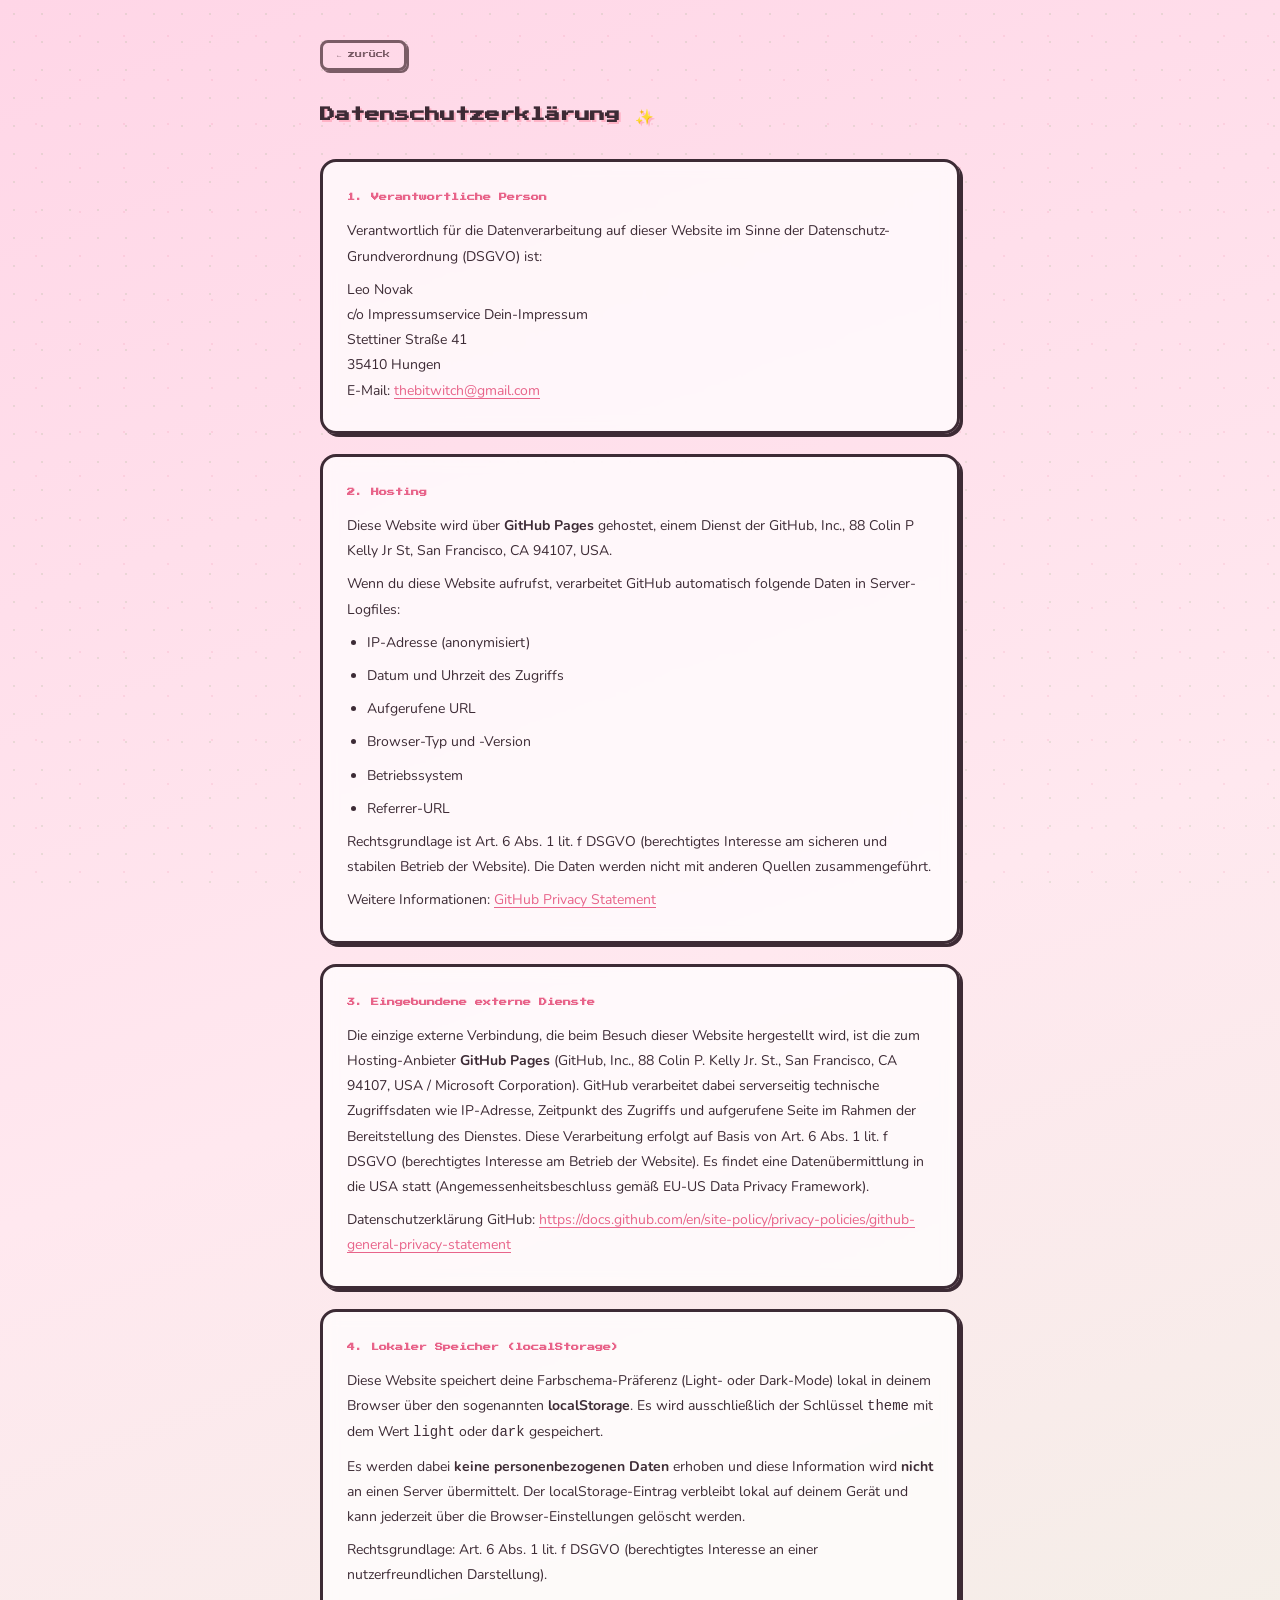
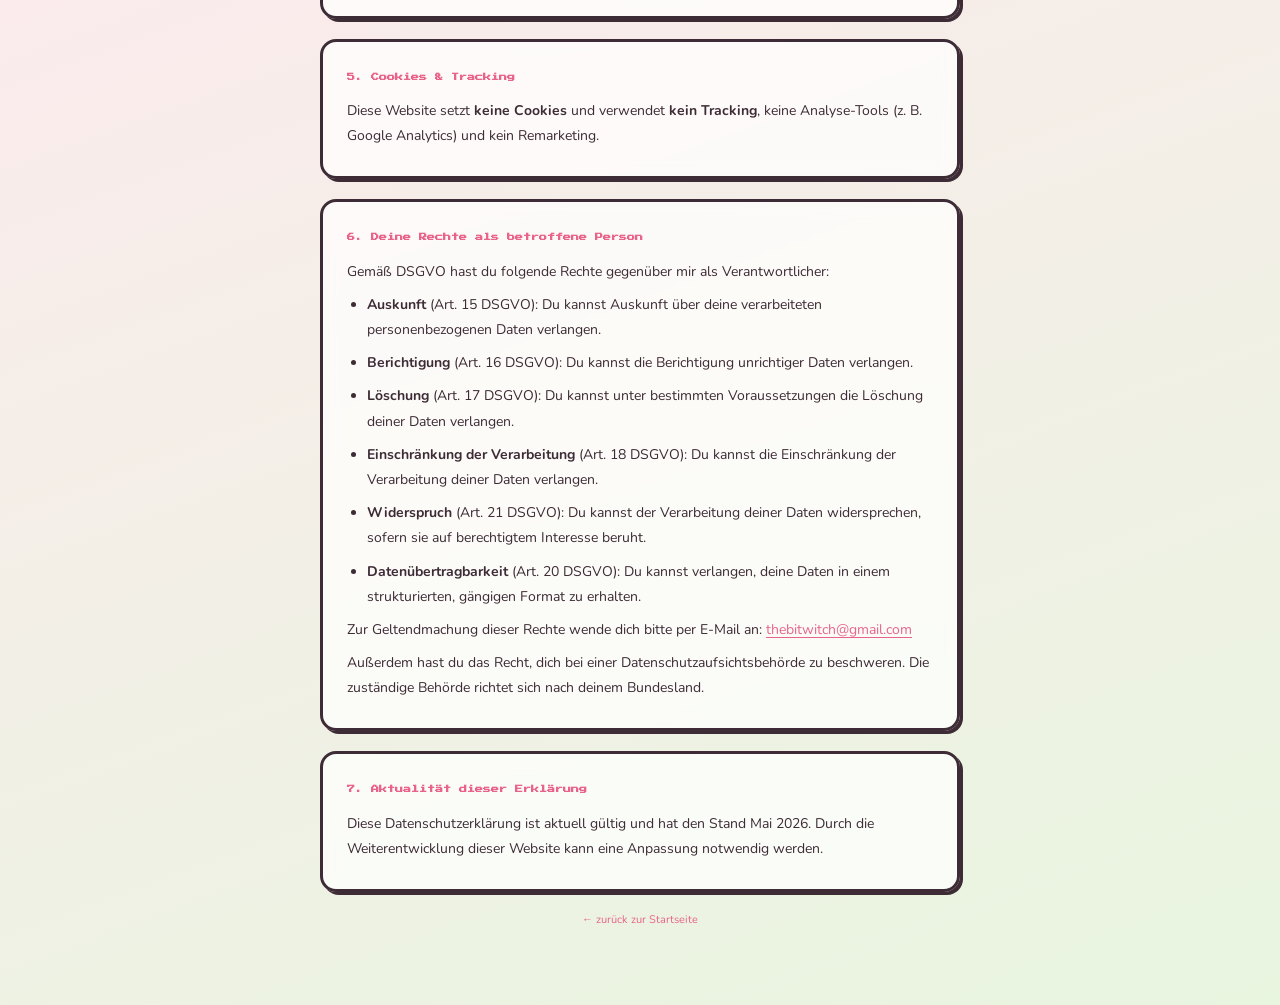
==== datenschutz.html @ 39e01dd2 "initial commit" ====
<!DOCTYPE html>
<html lang="de">
<head>
  <meta charset="UTF-8" />
  <meta name="viewport" content="width=device-width, initial-scale=1.0" />
  <title>Datenschutz · theBitWitch</title>

  <!-- Fonts (lokal) -->
  <link rel="stylesheet" href="assets/fonts/google-fonts.css" />
  <link rel="stylesheet" href="style.css" />

  <style>
    .legal-page {
      position: relative;
      z-index: 1;
      max-width: 680px;
      margin: 0 auto;
      padding: 40px 20px 80px;
    }
    .legal-back {
      display: inline-flex;
      align-items: center;
      gap: 8px;
      font-family: 'Press Start 2P', monospace;
      font-size: 7px;
      color: var(--text-muted);
      border: var(--pixel-size) solid var(--text-muted);
      box-shadow: 2px 2px 0 var(--text-muted);
      padding: 8px 14px;
      border-radius: 8px;
      margin-bottom: 32px;
      transition: color 0.15s, border-color 0.15s, box-shadow 0.15s, transform 0.12s;
    }
    .legal-back:hover {
      color: var(--pink-dark);
      border-color: var(--pink-dark);
      box-shadow: 2px 2px 0 var(--pink-dark);
      transform: translate(-1px, -1px);
    }
    .legal-heading {
      font-family: 'Press Start 2P', monospace;
      font-size: 13px;
      color: var(--text-main);
      text-shadow: 2px 2px 0 var(--pink-medium);
      margin-bottom: 32px;
      line-height: 1.6;
    }
    .legal-card {
      background: var(--card-bg);
      backdrop-filter: blur(8px);
      -webkit-backdrop-filter: blur(8px);
      border: var(--pixel-size) solid var(--text-main);
      box-shadow: var(--pixel-size) var(--pixel-size) 0 var(--text-main);
      border-radius: var(--radius);
      padding: 28px 24px;
      margin-bottom: 20px;
    }
    .legal-card h2 {
      font-family: 'Press Start 2P', monospace;
      font-size: 8px;
      color: var(--pink-dark);
      margin-bottom: 14px;
      line-height: 1.8;
    }
    .legal-card h3 {
      font-size: 13px;
      font-weight: 800;
      color: var(--sage-dark);
      margin: 16px 0 6px;
    }
    .legal-card p,
    .legal-card li {
      font-size: 14px;
      line-height: 1.8;
      color: var(--text-main);
      margin-bottom: 8px;
    }
    .legal-card ul {
      padding-left: 20px;
      margin-bottom: 8px;
    }
    .legal-card p:last-child { margin-bottom: 0; }
    .legal-card a {
      color: var(--pink-dark);
      text-decoration: underline;
      text-underline-offset: 3px;
    }
    .placeholder-note {
      font-size: 11px;
      color: var(--sage-medium);
      font-style: italic;
      margin-top: 4px;
    }
    @media (min-width: 480px) {
      .legal-heading { font-size: 15px; }
    }
  </style>
</head>
<body>

  <main class="legal-page">

    <a href="index.html" class="legal-back">← zurück</a>

    <h1 class="legal-heading">Datenschutzerklärung ✨</h1>

    <!-- 1. Verantwortlicher -->
    <div class="legal-card">
      <h2>1. Verantwortliche Person</h2>
      <p>Verantwortlich für die Datenverarbeitung auf dieser Website im Sinne der Datenschutz-Grundverordnung (DSGVO) ist:</p>
      <p>
        Leo Novak<br />
        c/o Impressumservice Dein-Impressum<br />
        Stettiner Straße 41<br />
        35410 Hungen<br />
        E-Mail: <a href="mailto:thebitwitch@gmail.com">thebitwitch@gmail.com</a>
      </p>
    </div>

    <!-- 2. Hosting -->
    <div class="legal-card">
      <h2>2. Hosting</h2>
      <p>Diese Website wird über <strong>GitHub Pages</strong> gehostet, einem Dienst der GitHub, Inc., 88 Colin P Kelly Jr St, San Francisco, CA 94107, USA.</p>
      <p>Wenn du diese Website aufrufst, verarbeitet GitHub automatisch folgende Daten in Server-Logfiles:</p>
      <ul>
        <li>IP-Adresse (anonymisiert)</li>
        <li>Datum und Uhrzeit des Zugriffs</li>
        <li>Aufgerufene URL</li>
        <li>Browser-Typ und -Version</li>
        <li>Betriebssystem</li>
        <li>Referrer-URL</li>
      </ul>
      <p>Rechtsgrundlage ist Art. 6 Abs. 1 lit. f DSGVO (berechtigtes Interesse am sicheren und stabilen Betrieb der Website). Die Daten werden nicht mit anderen Quellen zusammengeführt.</p>
      <p>Weitere Informationen: <a href="https://docs.github.com/en/site-policy/privacy-policies/github-privacy-statement" target="_blank" rel="noopener noreferrer">GitHub Privacy Statement</a></p>
    </div>

    <!-- 3. Externe Dienste / CDNs -->
    <div class="legal-card">
      <h2>3. Eingebundene externe Dienste</h2>
      <p>Die einzige externe Verbindung, die beim Besuch dieser Website hergestellt wird, ist die zum Hosting-Anbieter <strong>GitHub Pages</strong> (GitHub, Inc., 88 Colin P. Kelly Jr. St., San Francisco, CA 94107, USA / Microsoft Corporation). GitHub verarbeitet dabei serverseitig technische Zugriffsdaten wie IP-Adresse, Zeitpunkt des Zugriffs und aufgerufene Seite im Rahmen der Bereitstellung des Dienstes. Diese Verarbeitung erfolgt auf Basis von Art. 6 Abs. 1 lit. f DSGVO (berechtigtes Interesse am Betrieb der Website). Es findet eine Datenübermittlung in die USA statt (Angemessenheitsbeschluss gemäß EU-US Data Privacy Framework).</p>
      <p>Datenschutzerklärung GitHub: <a href="https://docs.github.com/en/site-policy/privacy-policies/github-general-privacy-statement" target="_blank" rel="noopener noreferrer">https://docs.github.com/en/site-policy/privacy-policies/github-general-privacy-statement</a></p>
    </div>

    <!-- 4. Lokaler Speicher -->
    <div class="legal-card">
      <h2>4. Lokaler Speicher (localStorage)</h2>
      <p>Diese Website speichert deine Farbschema-Präferenz (Light- oder Dark-Mode) lokal in deinem Browser über den sogenannten <strong>localStorage</strong>. Es wird ausschließlich der Schlüssel <code>theme</code> mit dem Wert <code>light</code> oder <code>dark</code> gespeichert.</p>
      <p>Es werden dabei <strong>keine personenbezogenen Daten</strong> erhoben und diese Information wird <strong>nicht</strong> an einen Server übermittelt. Der localStorage-Eintrag verbleibt lokal auf deinem Gerät und kann jederzeit über die Browser-Einstellungen gelöscht werden.</p>
      <p>Rechtsgrundlage: Art. 6 Abs. 1 lit. f DSGVO (berechtigtes Interesse an einer nutzerfreundlichen Darstellung).</p>
    </div>

    <!-- 5. Keine Cookies / Tracking -->
    <div class="legal-card">
      <h2>5. Cookies & Tracking</h2>
      <p>Diese Website setzt <strong>keine Cookies</strong> und verwendet <strong>kein Tracking</strong>, keine Analyse-Tools (z. B. Google Analytics) und kein Remarketing.</p>
    </div>

    <!-- 6. Deine Rechte -->
    <div class="legal-card">
      <h2>6. Deine Rechte als betroffene Person</h2>
      <p>Gemäß DSGVO hast du folgende Rechte gegenüber mir als Verantwortlicher:</p>
      <ul>
        <li><strong>Auskunft</strong> (Art. 15 DSGVO): Du kannst Auskunft über deine verarbeiteten personenbezogenen Daten verlangen.</li>
        <li><strong>Berichtigung</strong> (Art. 16 DSGVO): Du kannst die Berichtigung unrichtiger Daten verlangen.</li>
        <li><strong>Löschung</strong> (Art. 17 DSGVO): Du kannst unter bestimmten Voraussetzungen die Löschung deiner Daten verlangen.</li>
        <li><strong>Einschränkung der Verarbeitung</strong> (Art. 18 DSGVO): Du kannst die Einschränkung der Verarbeitung deiner Daten verlangen.</li>
        <li><strong>Widerspruch</strong> (Art. 21 DSGVO): Du kannst der Verarbeitung deiner Daten widersprechen, sofern sie auf berechtigtem Interesse beruht.</li>
        <li><strong>Datenübertragbarkeit</strong> (Art. 20 DSGVO): Du kannst verlangen, deine Daten in einem strukturierten, gängigen Format zu erhalten.</li>
      </ul>
      <p>Zur Geltendmachung dieser Rechte wende dich bitte per E-Mail an: <a href="mailto:thebitwitch@gmail.com">thebitwitch@gmail.com</a></p>
      <p>Außerdem hast du das Recht, dich bei einer Datenschutzaufsichtsbehörde zu beschweren. Die zuständige Behörde richtet sich nach deinem Bundesland.</p>
    </div>

    <!-- 7. Aktualität -->
    <div class="legal-card">
      <h2>7. Aktualität dieser Erklärung</h2>
      <p>Diese Datenschutzerklärung ist aktuell gültig und hat den Stand Mai 2026. Durch die Weiterentwicklung dieser Website kann eine Anpassung notwendig werden.</p>
    </div>

    <p style="font-size:11px; color:var(--text-muted); text-align:center; margin-top:8px;">
      <a href="index.html" style="color:var(--pink-dark);">← zurück zur Startseite</a>
    </p>

  </main>

  <script>
    // Darkmode-Präferenz aus localStorage wiederherstellen
    (function () {
      if (localStorage.getItem('theme') === 'dark') {
        document.documentElement.classList.add('dark');
      }
    })();
  </script>
</body>
</html>
---- assets/fonts/google-fonts.css ----
/* cyrillic-ext */
@font-face {
  font-family: 'Nunito';
  font-style: normal;
  font-weight: 400;
  font-display: swap;
  src: url(XRXV3I6Li01BKofIOOaBXso.woff2) format('woff2');
  unicode-range: U+0460-052F, U+1C80-1C8A, U+20B4, U+2DE0-2DFF, U+A640-A69F, U+FE2E-FE2F;
}
/* cyrillic */
@font-face {
  font-family: 'Nunito';
  font-style: normal;
  font-weight: 400;
  font-display: swap;
  src: url(XRXV3I6Li01BKofIMeaBXso.woff2) format('woff2');
  unicode-range: U+0301, U+0400-045F, U+0490-0491, U+04B0-04B1, U+2116;
}
/* vietnamese */
@font-face {
  font-family: 'Nunito';
  font-style: normal;
  font-weight: 400;
  font-display: swap;
  src: url(XRXV3I6Li01BKofIOuaBXso.woff2) format('woff2');
  unicode-range: U+0102-0103, U+0110-0111, U+0128-0129, U+0168-0169, U+01A0-01A1, U+01AF-01B0, U+0300-0301, U+0303-0304, U+0308-0309, U+0323, U+0329, U+1EA0-1EF9, U+20AB;
}
/* latin-ext */
@font-face {
  font-family: 'Nunito';
  font-style: normal;
  font-weight: 400;
  font-display: swap;
  src: url(XRXV3I6Li01BKofIO-aBXso.woff2) format('woff2');
  unicode-range: U+0100-02BA, U+02BD-02C5, U+02C7-02CC, U+02CE-02D7, U+02DD-02FF, U+0304, U+0308, U+0329, U+1D00-1DBF, U+1E00-1E9F, U+1EF2-1EFF, U+2020, U+20A0-20AB, U+20AD-20C0, U+2113, U+2C60-2C7F, U+A720-A7FF;
}
/* latin */
@font-face {
  font-family: 'Nunito';
  font-style: normal;
  font-weight: 400;
  font-display: swap;
  src: url(XRXV3I6Li01BKofINeaB.woff2) format('woff2');
  unicode-range: U+0000-00FF, U+0131, U+0152-0153, U+02BB-02BC, U+02C6, U+02DA, U+02DC, U+0304, U+0308, U+0329, U+2000-206F, U+20AC, U+2122, U+2191, U+2193, U+2212, U+2215, U+FEFF, U+FFFD;
}
/* cyrillic-ext */
@font-face {
  font-family: 'Nunito';
  font-style: normal;
  font-weight: 600;
  font-display: swap;
  src: url(XRXV3I6Li01BKofIOOaBXso.woff2) format('woff2');
  unicode-range: U+0460-052F, U+1C80-1C8A, U+20B4, U+2DE0-2DFF, U+A640-A69F, U+FE2E-FE2F;
}
/* cyrillic */
@font-face {
  font-family: 'Nunito';
  font-style: normal;
  font-weight: 600;
  font-display: swap;
  src: url(XRXV3I6Li01BKofIMeaBXso.woff2) format('woff2');
  unicode-range: U+0301, U+0400-045F, U+0490-0491, U+04B0-04B1, U+2116;
}
/* vietnamese */
@font-face {
  font-family: 'Nunito';
  font-style: normal;
  font-weight: 600;
  font-display: swap;
  src: url(XRXV3I6Li01BKofIOuaBXso.woff2) format('woff2');
  unicode-range: U+0102-0103, U+0110-0111, U+0128-0129, U+0168-0169, U+01A0-01A1, U+01AF-01B0, U+0300-0301, U+0303-0304, U+0308-0309, U+0323, U+0329, U+1EA0-1EF9, U+20AB;
}
/* latin-ext */
@font-face {
  font-family: 'Nunito';
  font-style: normal;
  font-weight: 600;
  font-display: swap;
  src: url(XRXV3I6Li01BKofIO-aBXso.woff2) format('woff2');
  unicode-range: U+0100-02BA, U+02BD-02C5, U+02C7-02CC, U+02CE-02D7, U+02DD-02FF, U+0304, U+0308, U+0329, U+1D00-1DBF, U+1E00-1E9F, U+1EF2-1EFF, U+2020, U+20A0-20AB, U+20AD-20C0, U+2113, U+2C60-2C7F, U+A720-A7FF;
}
/* latin */
@font-face {
  font-family: 'Nunito';
  font-style: normal;
  font-weight: 600;
  font-display: swap;
  src: url(XRXV3I6Li01BKofINeaB.woff2) format('woff2');
  unicode-range: U+0000-00FF, U+0131, U+0152-0153, U+02BB-02BC, U+02C6, U+02DA, U+02DC, U+0304, U+0308, U+0329, U+2000-206F, U+20AC, U+2122, U+2191, U+2193, U+2212, U+2215, U+FEFF, U+FFFD;
}
/* cyrillic-ext */
@font-face {
  font-family: 'Nunito';
  font-style: normal;
  font-weight: 700;
  font-display: swap;
  src: url(XRXV3I6Li01BKofIOOaBXso.woff2) format('woff2');
  unicode-range: U+0460-052F, U+1C80-1C8A, U+20B4, U+2DE0-2DFF, U+A640-A69F, U+FE2E-FE2F;
}
/* cyrillic */
@font-face {
  font-family: 'Nunito';
  font-style: normal;
  font-weight: 700;
  font-display: swap;
  src: url(XRXV3I6Li01BKofIMeaBXso.woff2) format('woff2');
  unicode-range: U+0301, U+0400-045F, U+0490-0491, U+04B0-04B1, U+2116;
}
/* vietnamese */
@font-face {
  font-family: 'Nunito';
  font-style: normal;
  font-weight: 700;
  font-display: swap;
  src: url(XRXV3I6Li01BKofIOuaBXso.woff2) format('woff2');
  unicode-range: U+0102-0103, U+0110-0111, U+0128-0129, U+0168-0169, U+01A0-01A1, U+01AF-01B0, U+0300-0301, U+0303-0304, U+0308-0309, U+0323, U+0329, U+1EA0-1EF9, U+20AB;
}
/* latin-ext */
@font-face {
  font-family: 'Nunito';
  font-style: normal;
  font-weight: 700;
  font-display: swap;
  src: url(XRXV3I6Li01BKofIO-aBXso.woff2) format('woff2');
  unicode-range: U+0100-02BA, U+02BD-02C5, U+02C7-02CC, U+02CE-02D7, U+02DD-02FF, U+0304, U+0308, U+0329, U+1D00-1DBF, U+1E00-1E9F, U+1EF2-1EFF, U+2020, U+20A0-20AB, U+20AD-20C0, U+2113, U+2C60-2C7F, U+A720-A7FF;
}
/* latin */
@font-face {
  font-family: 'Nunito';
  font-style: normal;
  font-weight: 700;
  font-display: swap;
  src: url(XRXV3I6Li01BKofINeaB.woff2) format('woff2');
  unicode-range: U+0000-00FF, U+0131, U+0152-0153, U+02BB-02BC, U+02C6, U+02DA, U+02DC, U+0304, U+0308, U+0329, U+2000-206F, U+20AC, U+2122, U+2191, U+2193, U+2212, U+2215, U+FEFF, U+FFFD;
}
/* cyrillic-ext */
@font-face {
  font-family: 'Nunito';
  font-style: normal;
  font-weight: 800;
  font-display: swap;
  src: url(XRXV3I6Li01BKofIOOaBXso.woff2) format('woff2');
  unicode-range: U+0460-052F, U+1C80-1C8A, U+20B4, U+2DE0-2DFF, U+A640-A69F, U+FE2E-FE2F;
}
/* cyrillic */
@font-face {
  font-family: 'Nunito';
  font-style: normal;
  font-weight: 800;
  font-display: swap;
  src: url(XRXV3I6Li01BKofIMeaBXso.woff2) format('woff2');
  unicode-range: U+0301, U+0400-045F, U+0490-0491, U+04B0-04B1, U+2116;
}
/* vietnamese */
@font-face {
  font-family: 'Nunito';
  font-style: normal;
  font-weight: 800;
  font-display: swap;
  src: url(XRXV3I6Li01BKofIOuaBXso.woff2) format('woff2');
  unicode-range: U+0102-0103, U+0110-0111, U+0128-0129, U+0168-0169, U+01A0-01A1, U+01AF-01B0, U+0300-0301, U+0303-0304, U+0308-0309, U+0323, U+0329, U+1EA0-1EF9, U+20AB;
}
/* latin-ext */
@font-face {
  font-family: 'Nunito';
  font-style: normal;
  font-weight: 800;
  font-display: swap;
  src: url(XRXV3I6Li01BKofIO-aBXso.woff2) format('woff2');
  unicode-range: U+0100-02BA, U+02BD-02C5, U+02C7-02CC, U+02CE-02D7, U+02DD-02FF, U+0304, U+0308, U+0329, U+1D00-1DBF, U+1E00-1E9F, U+1EF2-1EFF, U+2020, U+20A0-20AB, U+20AD-20C0, U+2113, U+2C60-2C7F, U+A720-A7FF;
}
/* latin */
@font-face {
  font-family: 'Nunito';
  font-style: normal;
  font-weight: 800;
  font-display: swap;
  src: url(XRXV3I6Li01BKofINeaB.woff2) format('woff2');
  unicode-range: U+0000-00FF, U+0131, U+0152-0153, U+02BB-02BC, U+02C6, U+02DA, U+02DC, U+0304, U+0308, U+0329, U+2000-206F, U+20AC, U+2122, U+2191, U+2193, U+2212, U+2215, U+FEFF, U+FFFD;
}
/* cyrillic-ext */
@font-face {
  font-family: 'Nunito';
  font-style: normal;
  font-weight: 900;
  font-display: swap;
  src: url(XRXV3I6Li01BKofIOOaBXso.woff2) format('woff2');
  unicode-range: U+0460-052F, U+1C80-1C8A, U+20B4, U+2DE0-2DFF, U+A640-A69F, U+FE2E-FE2F;
}
/* cyrillic */
@font-face {
  font-family: 'Nunito';
  font-style: normal;
  font-weight: 900;
  font-display: swap;
  src: url(XRXV3I6Li01BKofIMeaBXso.woff2) format('woff2');
  unicode-range: U+0301, U+0400-045F, U+0490-0491, U+04B0-04B1, U+2116;
}
/* vietnamese */
@font-face {
  font-family: 'Nunito';
  font-style: normal;
  font-weight: 900;
  font-display: swap;
  src: url(XRXV3I6Li01BKofIOuaBXso.woff2) format('woff2');
  unicode-range: U+0102-0103, U+0110-0111, U+0128-0129, U+0168-0169, U+01A0-01A1, U+01AF-01B0, U+0300-0301, U+0303-0304, U+0308-0309, U+0323, U+0329, U+1EA0-1EF9, U+20AB;
}
/* latin-ext */
@font-face {
  font-family: 'Nunito';
  font-style: normal;
  font-weight: 900;
  font-display: swap;
  src: url(XRXV3I6Li01BKofIO-aBXso.woff2) format('woff2');
  unicode-range: U+0100-02BA, U+02BD-02C5, U+02C7-02CC, U+02CE-02D7, U+02DD-02FF, U+0304, U+0308, U+0329, U+1D00-1DBF, U+1E00-1E9F, U+1EF2-1EFF, U+2020, U+20A0-20AB, U+20AD-20C0, U+2113, U+2C60-2C7F, U+A720-A7FF;
}
/* latin */
@font-face {
  font-family: 'Nunito';
  font-style: normal;
  font-weight: 900;
  font-display: swap;
  src: url(XRXV3I6Li01BKofINeaB.woff2) format('woff2');
  unicode-range: U+0000-00FF, U+0131, U+0152-0153, U+02BB-02BC, U+02C6, U+02DA, U+02DC, U+0304, U+0308, U+0329, U+2000-206F, U+20AC, U+2122, U+2191, U+2193, U+2212, U+2215, U+FEFF, U+FFFD;
}
/* cyrillic-ext */
@font-face {
  font-family: 'Press Start 2P';
  font-style: normal;
  font-weight: 400;
  font-display: swap;
  src: url(e3t4euO8T-267oIAQAu6jDQyK3nYivN04w.woff2) format('woff2');
  unicode-range: U+0460-052F, U+1C80-1C8A, U+20B4, U+2DE0-2DFF, U+A640-A69F, U+FE2E-FE2F;
}
/* cyrillic */
@font-face {
  font-family: 'Press Start 2P';
  font-style: normal;
  font-weight: 400;
  font-display: swap;
  src: url(e3t4euO8T-267oIAQAu6jDQyK3nRivN04w.woff2) format('woff2');
  unicode-range: U+0301, U+0400-045F, U+0490-0491, U+04B0-04B1, U+2116;
}
/* greek */
@font-face {
  font-family: 'Press Start 2P';
  font-style: normal;
  font-weight: 400;
  font-display: swap;
  src: url(e3t4euO8T-267oIAQAu6jDQyK3nWivN04w.woff2) format('woff2');
  unicode-range: U+0370-0377, U+037A-037F, U+0384-038A, U+038C, U+038E-03A1, U+03A3-03FF;
}
/* latin-ext */
@font-face {
  font-family: 'Press Start 2P';
  font-style: normal;
  font-weight: 400;
  font-display: swap;
  src: url(e3t4euO8T-267oIAQAu6jDQyK3nbivN04w.woff2) format('woff2');
  unicode-range: U+0100-02BA, U+02BD-02C5, U+02C7-02CC, U+02CE-02D7, U+02DD-02FF, U+0304, U+0308, U+0329, U+1D00-1DBF, U+1E00-1E9F, U+1EF2-1EFF, U+2020, U+20A0-20AB, U+20AD-20C0, U+2113, U+2C60-2C7F, U+A720-A7FF;
}
/* latin */
@font-face {
  font-family: 'Press Start 2P';
  font-style: normal;
  font-weight: 400;
  font-display: swap;
  src: url(e3t4euO8T-267oIAQAu6jDQyK3nVivM.woff2) format('woff2');
  unicode-range: U+0000-00FF, U+0131, U+0152-0153, U+02BB-02BC, U+02C6, U+02DA, U+02DC, U+0304, U+0308, U+0329, U+2000-206F, U+20AC, U+2122, U+2191, U+2193, U+2212, U+2215, U+FEFF, U+FFFD;
}
---- style.css ----
/* ─── CSS Custom Properties ─────────────────────────────────────── */
:root {
  --pink-bg:      #FFE8EF;
  --pink-light:   #FFD1DC;
  --pink-medium:  #FFB3C6;
  --pink-dark:    #E8648A;
  --sage-light:   #C9DDB5;
  --sage-medium:  #8BAD79;
  --sage-dark:    #5D7A50;
  --white:        #FFFAF9;
  --card-bg:      rgba(255,255,255,0.72);
  --text-main:    #3D2B35;
  --text-muted:   #7A5C66;
  --pixel-size:   3px;
  --radius:       16px;
  --bg-gradient:  linear-gradient(160deg, #FFD6E7 0%, #FFE8EF 40%, #E8F5DF 100%);
  --dot-color-1:  rgba(139,173,121,0.18);
  --dot-color-2:  rgba(232,100,138,0.12);
  --modal-scrim:  rgba(61,43,53,0.55);
}

/* ─── Dark Mode Variables ────────────────────────────────────────── */
html.dark {
  --pink-bg:      #1E1028;
  --pink-light:   #3A1F40;
  --pink-medium:  #C47FA0;
  --pink-dark:    #FF8FAD;
  --sage-light:   #1E3028;
  --sage-medium:  #6EAB62;
  --sage-dark:    #A3D995;
  --white:        #2A1A35;
  --card-bg:      rgba(42,18,58,0.78);
  --text-main:    #F5D6E8;
  --text-muted:   #C9A0B8;
  --bg-gradient:  linear-gradient(160deg, #1A0C28 0%, #1E1028 45%, #0C1C18 100%);
  --dot-color-1:  rgba(110,171,98,0.12);
  --dot-color-2:  rgba(255,143,173,0.08);
  --modal-scrim:  rgba(10,5,18,0.72);
}

/* ─── Reset ─────────────────────────────────────────────────────── */
*, *::before, *::after { box-sizing: border-box; margin: 0; padding: 0; }
a { text-decoration: none; color: inherit; }

/* ─── Transition for theme switch ──────────────────────────────── */
html { transition: background-color 0.35s ease; }
body, .link-card, .lost-counter, .social-icon, .modal-box, .theme-btn {
  transition:
    background        0.35s ease,
    background-color  0.35s ease,
    color             0.35s ease,
    border-color      0.35s ease,
    box-shadow        0.15s ease;
}

/* ─── Body / Background ─────────────────────────────────────────── */
body {
  font-family: 'Nunito', sans-serif;
  background: var(--bg-gradient);
  min-height: 100dvh;
  color: var(--text-main);
  overflow-x: hidden;
}

/* Dithered pixel-art background pattern */
body::before {
  content: '';
  position: fixed;
  inset: 0;
  background-image:
    radial-gradient(circle, var(--dot-color-1) 1px, transparent 1px),
    radial-gradient(circle, var(--dot-color-2) 1px, transparent 1px);
  background-size: 28px 28px, 44px 44px;
  background-position: 0 0, 14px 14px;
  pointer-events: none;
  z-index: 0;
  transition: background-image 0.35s ease;
}

/* ─── Theme Toggle Button ────────────────────────────────────────── */
.theme-btn {
  position: fixed;
  top: 16px;
  right: 16px;
  z-index: 50;
  width: 44px;
  height: 44px;
  background: var(--white);
  border: var(--pixel-size) solid var(--text-main);
  box-shadow: var(--pixel-size) var(--pixel-size) 0 var(--text-main);
  border-radius: 10px;
  cursor: pointer;
  display: flex;
  align-items: center;
  justify-content: center;
  font-size: 20px;
  padding: 0;
  color: var(--text-main);
  transition:
    background   0.35s ease,
    border-color 0.35s ease,
    box-shadow   0.15s ease,
    transform    0.15s ease;
}
.theme-btn:hover  { transform: translate(-1px, -1px); box-shadow: calc(var(--pixel-size)*1.5) calc(var(--pixel-size)*1.5) 0 var(--text-main); }
.theme-btn:active { transform: translate(1px, 1px);   box-shadow: 1px 1px 0 var(--text-main); }
.theme-btn:focus-visible { outline: 2px dashed var(--pink-dark); outline-offset: 4px; }

/* Icon flip animation */
.theme-btn .btn-icon {
  display: inline-block;
  transition: transform 0.4s cubic-bezier(0.34, 1.56, 0.64, 1), opacity 0.2s ease;
}
.theme-btn.switching .btn-icon {
  transform: rotate(180deg) scale(0.5);
  opacity: 0;
}

/* ─── Floating pixel sparkles ───────────────────────────────────── */
.sparkles {
  position: fixed;
  inset: 0;
  pointer-events: none;
  z-index: 0;
  overflow: hidden;
}
.sparkle {
  position: absolute;
  font-family: 'Press Start 2P', monospace;
  font-size: 10px;
  opacity: 0.45;
  animation: floatSpark linear infinite;
  user-select: none;
}
@keyframes floatSpark {
  0%   { transform: translateY(0)   rotate(0deg);   opacity: 0;    }
  10%  { opacity: 0.45; }
  90%  { opacity: 0.45; }
  100% { transform: translateY(-110vh) rotate(360deg); opacity: 0; }
}

/* ─── Page layout ───────────────────────────────────────────────── */
.page {
  position: relative;
  z-index: 1;
  max-width: 520px;
  margin: 0 auto;
  padding: 32px 16px 64px;
  display: flex;
  flex-direction: column;
  align-items: center;
  gap: 0;
}

/* ─── Lost Counter ───────────────────────────────────────────────── */
.lost-counter {
  font-family: 'Press Start 2P', monospace;
  font-size: 8px;
  line-height: 1.8;
  color: var(--sage-dark);
  background: var(--white);
  border: var(--pixel-size) solid var(--sage-dark);
  box-shadow:
    var(--pixel-size) var(--pixel-size) 0 var(--sage-dark),
    inset 0 0 0 2px rgba(255,255,255,0.6);
  padding: 10px 18px;
  margin-bottom: 24px;
  display: flex;
  flex-direction: column;
  align-items: center;
  image-rendering: pixelated;
  position: relative;
}
.lost-counter::before,
.lost-counter::after { content: none; }
.lost-counter .lost-num {
  display: flex;
  align-items: center;
  gap: 8px;
  color: var(--pink-dark);
  font-size: 13px;
  animation: numPop 0.4s cubic-bezier(0.36, 0.07, 0.19, 0.97) both;
}
.lost-counter .lost-num::before,
.lost-counter .lost-num::after {
  content: '★';
  color: var(--sage-medium);
  font-size: 10px;
}
@keyframes numPop {
  0%   { transform: scale(0.6); opacity: 0; }
  60%  { transform: scale(1.2); }
  100% { transform: scale(1);   opacity: 1; }
}
.lost-label { display: block; margin-bottom: 4px; font-size: 7px; color: var(--text-muted); }

/* ─── Profile Section ────────────────────────────────────────────── */
.profile-wrap {
  display: flex;
  flex-direction: column;
  align-items: center;
  margin-bottom: 20px;
}
.avatar-btn {
  background: none;
  border: none;
  cursor: pointer;
  padding: 0;
  position: relative;
  display: block;
}
.avatar-btn:focus-visible { outline: 3px dashed var(--pink-dark); outline-offset: 6px; border-radius: 50%; }
.avatar-ring {
  width: 120px;
  height: 120px;
  border-radius: 50%;
  background: linear-gradient(135deg, var(--pink-medium), var(--sage-light));
  padding: 4px;
  box-shadow:
    0 0 0 var(--pixel-size) var(--pink-dark),
    var(--pixel-size) var(--pixel-size) 0 calc(var(--pixel-size) + 2px) var(--text-main),
    0 8px 32px rgba(232,100,138,0.25);
  transition: transform 0.18s ease, box-shadow 0.18s ease;
}
.avatar-btn:hover .avatar-ring,
.avatar-btn:focus-visible .avatar-ring {
  transform: scale(1.06) rotate(-2deg);
  box-shadow:
    0 0 0 var(--pixel-size) var(--sage-medium),
    var(--pixel-size) var(--pixel-size) 0 calc(var(--pixel-size) + 2px) var(--text-main),
    0 12px 40px rgba(139,173,121,0.35);
}
.avatar-ring img {
  width: 100%;
  height: 100%;
  border-radius: 50%;
  object-fit: cover;
  display: block;
  image-rendering: pixelated;
}

/* QR hint badge */
.avatar-hint {
  position: absolute;
  bottom: 2px;
  right: 2px;
  background: var(--sage-medium);
  border: 2px solid var(--text-main);
  box-shadow: 2px 2px 0 var(--text-main);
  border-radius: 50%;
  width: 28px;
  height: 28px;
  display: flex;
  align-items: center;
  justify-content: center;
  font-size: 13px;
  color: var(--white);
  pointer-events: none;
}

.username {
  font-family: 'Press Start 2P', monospace;
  font-size: 13px;
  margin-top: 18px;
  color: var(--text-main);
  text-shadow: 2px 2px 0 var(--pink-medium);
  letter-spacing: 0.5px;
}
.bio {
  font-size: 13px;
  color: var(--text-muted);
  margin-top: 8px;
  text-align: center;
  max-width: 300px;
  line-height: 1.6;
  font-weight: 600;
}

/* ─── Social row (small icons) ──────────────────────────────────── */
.social-row {
  display: flex;
  gap: 12px;
  margin-top: 14px;
}
.social-icon {
  width: 36px;
  height: 36px;
  border-radius: 8px;
  background: var(--white);
  border: 2px solid var(--text-main);
  box-shadow: 2px 2px 0 var(--text-main);
  display: flex;
  align-items: center;
  justify-content: center;
  font-size: 16px;
  color: var(--text-main);
  transition: transform 0.15s ease, background 0.15s ease;
}
.social-icon:hover {
  background: var(--pink-medium);
  transform: translateY(-3px);
}

/* ─── Divider ───────────────────────────────────────────────────── */
.divider {
  width: 100%;
  height: var(--pixel-size);
  background: repeating-linear-gradient(
    90deg,
    var(--pink-medium) 0px, var(--pink-medium) 6px,
    transparent 6px, transparent 12px
  );
  margin: 24px 0;
}

/* ─── Link Cards ────────────────────────────────────────────────── */
.links-section {
  width: 100%;
  display: flex;
  flex-direction: column;
  gap: 14px;
}

.link-card {
  width: 100%;
  display: flex;
  align-items: center;
  gap: 14px;
  padding: 14px 16px;
  background: var(--card-bg);
  backdrop-filter: blur(8px);
  -webkit-backdrop-filter: blur(8px);
  border: var(--pixel-size) solid var(--text-main);
  box-shadow: var(--pixel-size) var(--pixel-size) 0 var(--text-main);
  border-radius: var(--radius);
  cursor: pointer;
  transition: transform 0.15s ease, box-shadow 0.15s ease, background 0.15s ease;
  position: relative;
  overflow: hidden;
}
.link-card::before {
  content: '';
  position: absolute;
  inset: 0;
  background: linear-gradient(90deg, var(--pink-light), transparent 60%);
  opacity: 0;
  transition: opacity 0.2s;
  border-radius: var(--radius);
}
.link-card:hover::before  { opacity: 1; }
.link-card:hover {
  transform: translate(-2px, -2px);
  box-shadow: calc(var(--pixel-size)*2) calc(var(--pixel-size)*2) 0 var(--text-main);
}
.link-card:active {
  transform: translate(1px, 1px);
  box-shadow: 1px 1px 0 var(--text-main);
}

/* Coloured left accent bar */
.link-card::after {
  content: '';
  position: absolute;
  left: 0; top: 0; bottom: 0;
  width: 5px;
  background: var(--accent, var(--pink-dark));
  border-radius: var(--radius) 0 0 var(--radius);
}

.link-icon-wrap {
  width: 46px;
  height: 46px;
  border-radius: 10px;
  background: var(--accent, var(--pink-dark));
  border: 2px solid var(--text-main);
  box-shadow: 2px 2px 0 var(--text-main);
  display: flex;
  align-items: center;
  justify-content: center;
  flex-shrink: 0;
  font-size: 20px;
  color: var(--white);
  position: relative;
  z-index: 1;
}
.link-text {
  flex: 1;
  position: relative;
  z-index: 1;
  min-width: 0;
}
.link-name {
  font-weight: 800;
  font-size: 15px;
  color: var(--text-main);
  white-space: nowrap;
  overflow: hidden;
  text-overflow: ellipsis;
}
.link-desc {
  font-size: 12px;
  color: var(--text-muted);
  margin-top: 2px;
  white-space: nowrap;
  overflow: hidden;
  text-overflow: ellipsis;
}
.link-arrow {
  font-size: 16px;
  color: var(--text-muted);
  position: relative;
  z-index: 1;
  transition: transform 0.15s ease;
}
.link-card:hover .link-arrow { transform: translateX(4px); }

/* ─── Section label ─────────────────────────────────────────────── */
.section-label {
  font-family: 'Press Start 2P', monospace;
  font-size: 7px;
  color: var(--text-muted);
  text-transform: uppercase;
  letter-spacing: 1px;
  align-self: flex-start;
  margin-top: 10px;
  margin-bottom: -4px;
  padding-left: 2px;
}

/* ─── QR Modal ──────────────────────────────────────────────────── */
.modal-overlay {
  position: fixed;
  inset: 0;
  background: var(--modal-scrim);
  backdrop-filter: blur(4px);
  -webkit-backdrop-filter: blur(4px);
  z-index: 100;
  display: flex;
  align-items: center;
  justify-content: center;
  padding: 24px;
  opacity: 0;
  pointer-events: none;
  transition: opacity 0.2s ease;
}
.modal-overlay.open {
  opacity: 1;
  pointer-events: all;
}
.modal-box {
  background: var(--white);
  border: var(--pixel-size) solid var(--text-main);
  box-shadow: calc(var(--pixel-size)*2) calc(var(--pixel-size)*2) 0 var(--text-main);
  border-radius: var(--radius);
  padding: 28px 24px;
  max-width: 300px;
  width: 100%;
  text-align: center;
  transform: scale(0.88);
  transition: transform 0.2s cubic-bezier(0.34, 1.56, 0.64, 1);
}
.modal-overlay.open .modal-box { transform: scale(1); }

.modal-title {
  font-family: 'Press Start 2P', monospace;
  font-size: 9px;
  color: var(--text-main);
  margin-bottom: 16px;
  line-height: 1.6;
}
#qr-canvas-wrap {
  display: flex;
  justify-content: center;
  margin: 0 auto 16px;
}
#qr-canvas-wrap canvas {
  image-rendering: pixelated;
  border: 3px solid var(--text-main);
  box-shadow: 3px 3px 0 var(--text-main);
}
.modal-url {
  font-size: 10px;
  color: var(--text-muted);
  word-break: break-all;
  margin-bottom: 18px;
}
.modal-close {
  font-family: 'Press Start 2P', monospace;
  font-size: 8px;
  background: var(--pink-dark);
  color: var(--white);
  border: 2px solid var(--text-main);
  box-shadow: 2px 2px 0 var(--text-main);
  padding: 10px 20px;
  cursor: pointer;
  border-radius: 8px;
  transition: transform 0.12s, box-shadow 0.12s;
}
.modal-close:hover  { transform: translate(-1px,-1px); box-shadow: 3px 3px 0 var(--text-main); }
.modal-close:active { transform: translate(1px,1px);   box-shadow: 1px 1px 0 var(--text-main); }

/* ─── Footer ────────────────────────────────────────────────────── */
.footer {
  margin-top: 40px;
  font-family: 'Press Start 2P', monospace;
  font-size: 7px;
  color: var(--text-muted);
  text-align: center;
  line-height: 2;
  opacity: 0.7;
}
.legal-links {
  margin-top: 10px;
  font-family: 'Nunito', sans-serif;
  font-size: 11px;
  font-weight: 600;
  display: flex;
  justify-content: center;
  align-items: center;
  gap: 8px;
}
.legal-links a {
  color: var(--text-muted);
  text-decoration: underline;
  text-underline-offset: 3px;
  transition: color 0.15s ease;
}
.legal-links a:hover { color: var(--pink-dark); }

/* ─── Responsive tweaks ─────────────────────────────────────────── */
@media (min-width: 480px) {
  .username { font-size: 16px; }
  .avatar-ring { width: 136px; height: 136px; }
  .lost-counter { font-size: 9px; }
  .lost-counter .lost-num { font-size: 15px; }
}
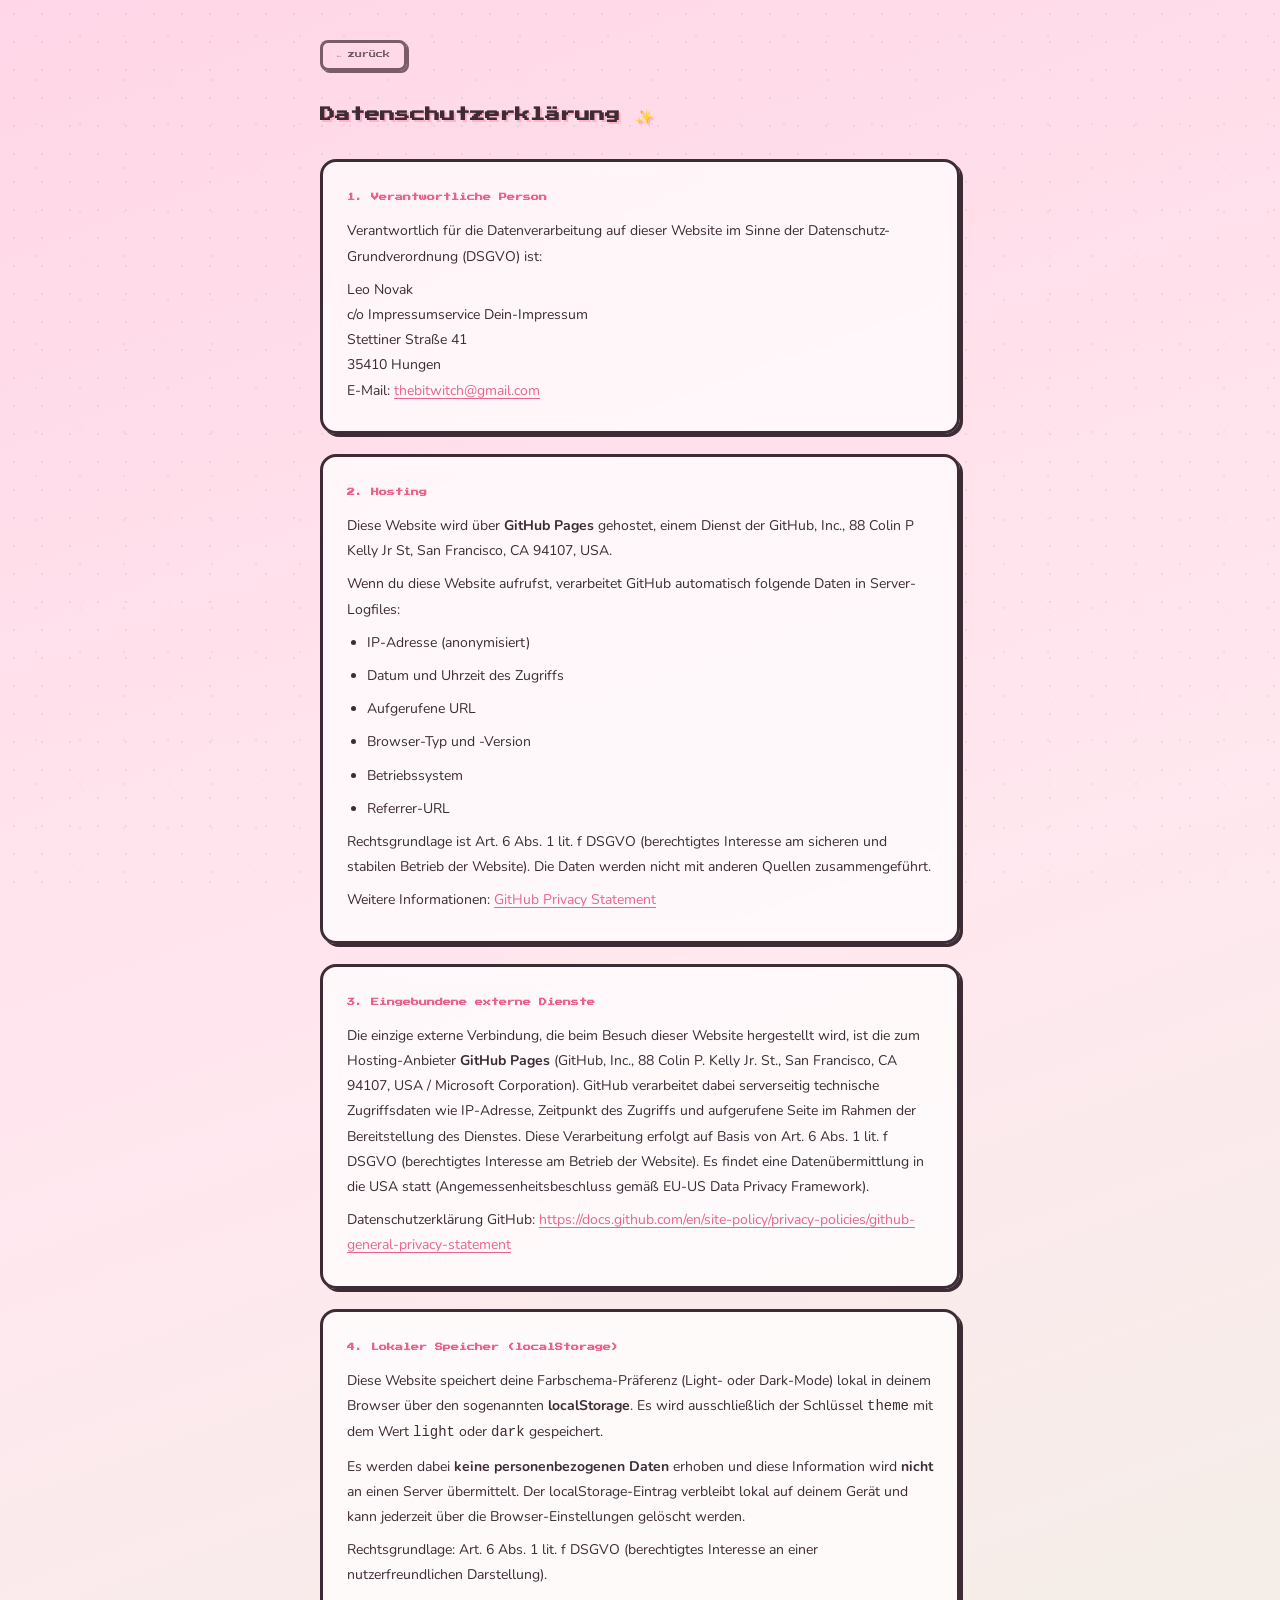
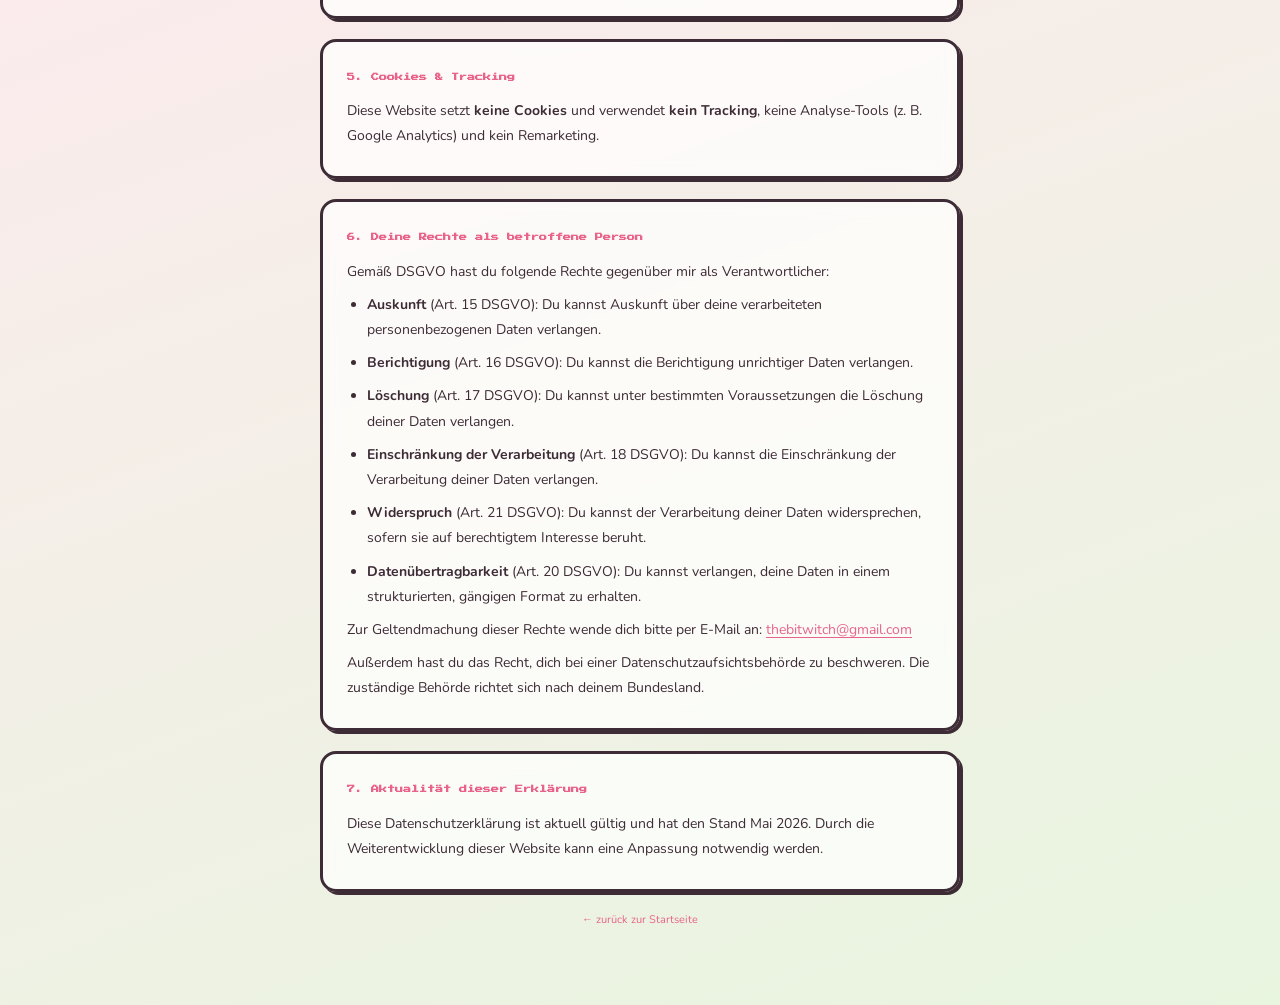
==== commit 3fed68cb: "small fixes" ====
--- a/datenschutz.html
+++ b/datenschutz.html
@@ -4,6 +4,7 @@
   <meta charset="UTF-8" />
   <meta name="viewport" content="width=device-width, initial-scale=1.0" />
   <title>Datenschutz · theBitWitch</title>
+  <link rel="icon" href="assets/leo.png" type="image/png" />
 
   <!-- Fonts (lokal) -->
   <link rel="stylesheet" href="assets/fonts/google-fonts.css" />
